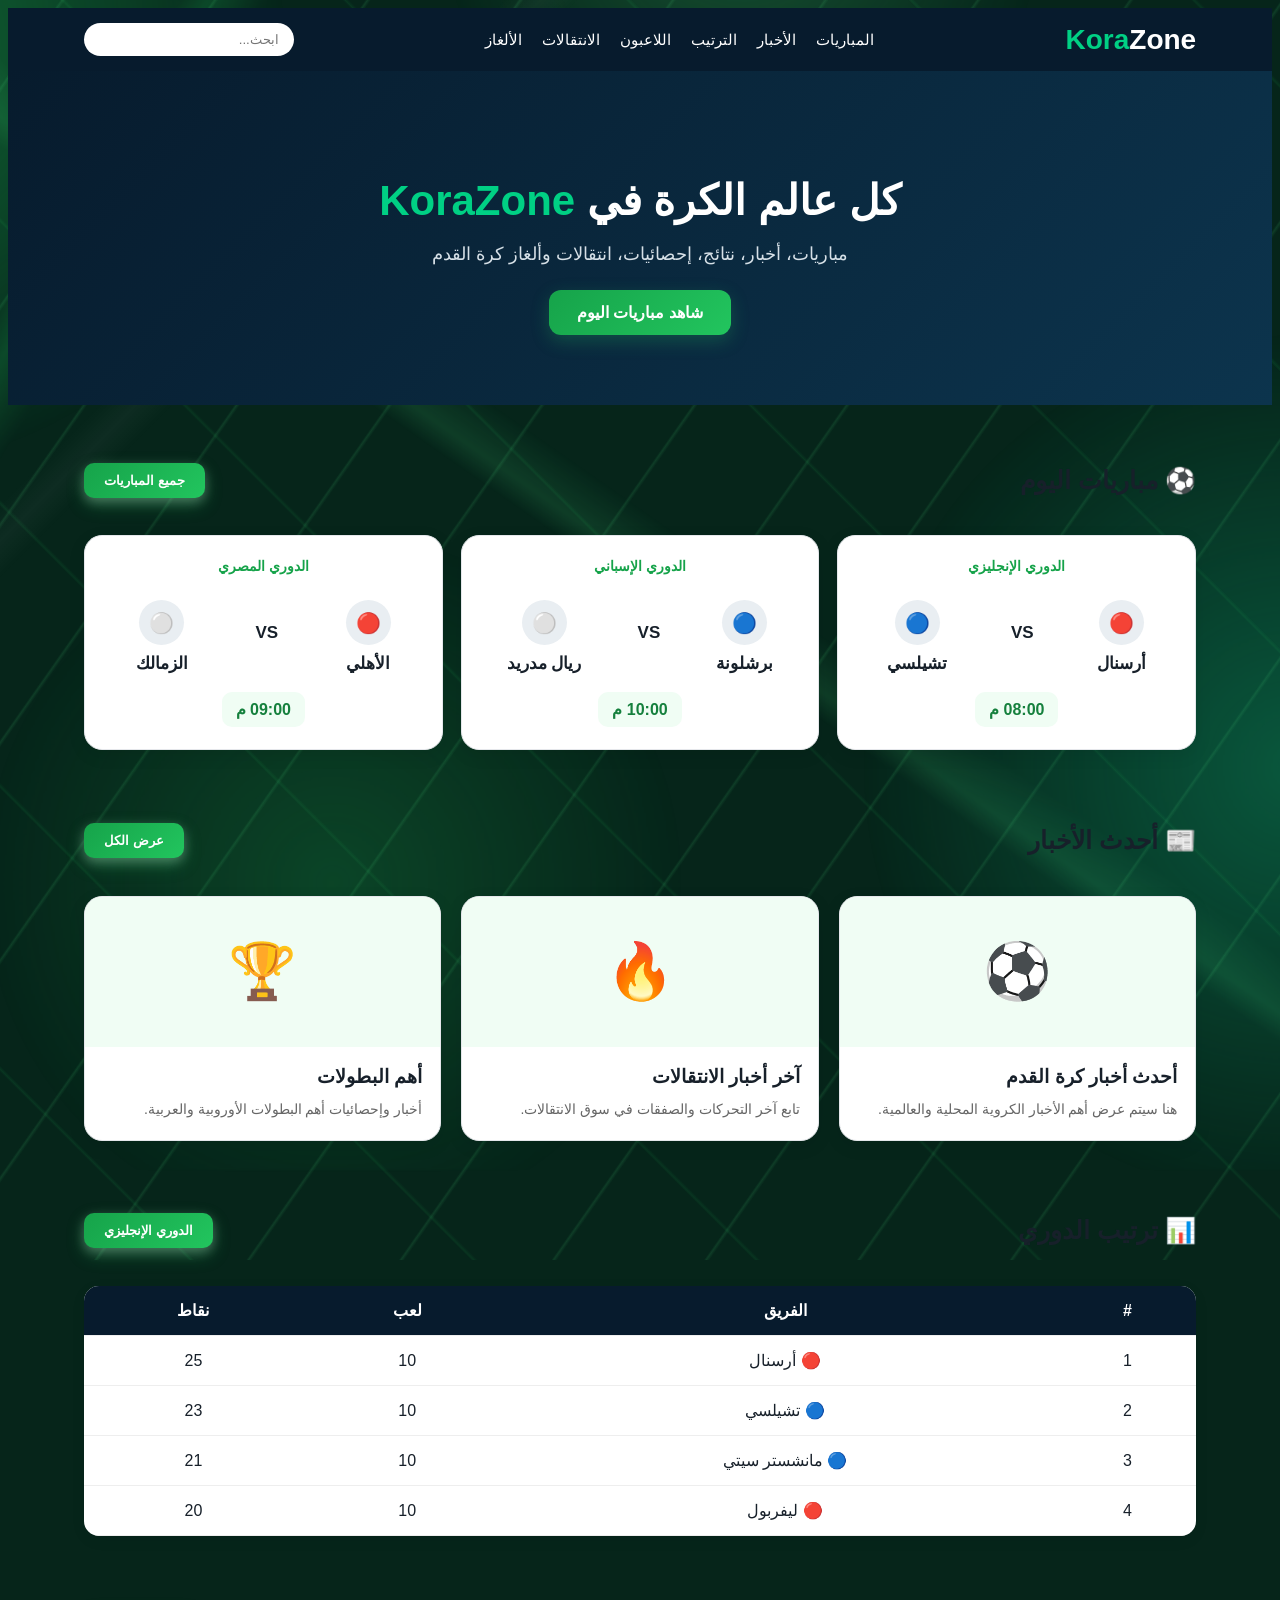
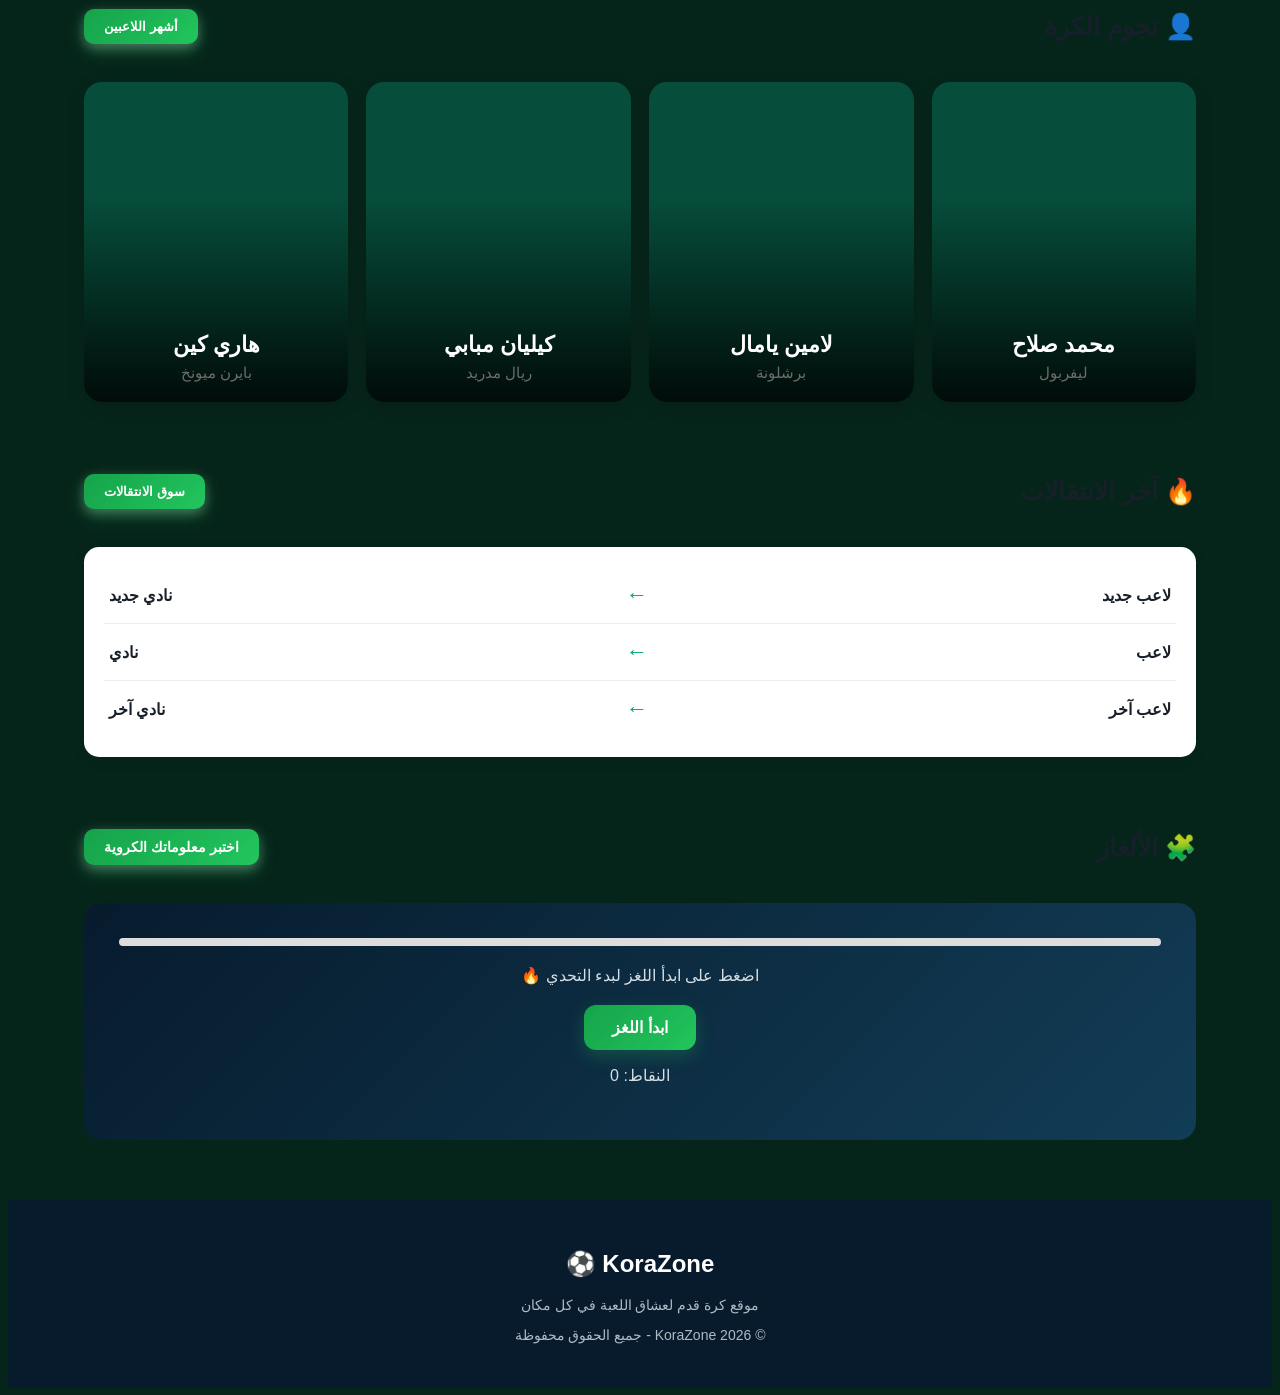
==== index.html @ a04a5f7d "Add files via upload" ====
<!DOCTYPE html>
<html lang="ar" dir="rtl">
<head>
   <link rel="stylesheet" href="style.css"> 
    <meta charset="UTF-8">
    <meta name="viewport" content="width=device-width, initial-scale=1.0">

    <title>KoraZone | عالم كرة القدم</title>

    
</head>

<body>

<header>

    <div class="logo">
        Kora<span>Zone</span>
    </div>

    <nav>
        <a href="#matches">المباريات</a>
        <a href="#news">الأخبار</a>
        <a href="#standings">الترتيب</a>
        <a href="#players">اللاعبون</a>
        <a href="#transfers">الانتقالات</a>
        <a href="#quiz">الألغاز</a>
    </nav>

    <input
        class="search"
        type="text"
        placeholder="ابحث..."
        id="searchInput"
    >

</header>


<section class="hero">

    <h1>كل عالم الكرة في <span>KoraZone</span></h1>

    <p>
        مباريات، أخبار، نتائج، إحصائيات، انتقالات وألغاز كرة القدم
    </p>

    <button onclick="scrollToMatches()">
        شاهد مباريات اليوم
    </button>

</section>


<main class="container">

    <!-- Matches -->

<section id="matches">

        <div class="section-title">
            <h2>⚽ مباريات اليوم</h2>
           <button class="section-button">جميع المباريات</button>
        </div>

        <div class="matches">

            <div class="match-card">

                <div class="league">الدوري الإنجليزي</div>

                <div class="teams">

                    <div class="team">
                        <div class="team-icon">🔴</div>
                        أرسنال
                    </div>

                    <strong>VS</strong>

                    <div class="team">
                        <div class="team-icon">🔵</div>
                        تشيلسي
                    </div>

                </div>

                <div class="match-time">08:00 م</div>

            </div>


            <div class="match-card">

                <div class="league">الدوري الإسباني</div>

                <div class="teams">

                    <div class="team">
                        <div class="team-icon">🔵</div>
                        برشلونة
                    </div>

                    <strong>VS</strong>

                    <div class="team">
                        <div class="team-icon">⚪</div>
                        ريال مدريد
                    </div>

                </div>

                <div class="match-time">10:00 م</div>

            </div>


            <div class="match-card">

                <div class="league">الدوري المصري</div>

                <div class="teams">

                    <div class="team">
                        <div class="team-icon">🔴</div>
                        الأهلي
                    </div>

                    <strong>VS</strong>

                    <div class="team">
                        <div class="team-icon">⚪</div>
                        الزمالك
                    </div>

                </div>

                <div class="match-time">09:00 م</div>

            </div>

        </div>

    </section>


    <!-- News -->

    <section id="news" style="margin-top:55px;">

        <div class="section-title">
            <h2>📰 أحدث الأخبار</h2>
           <button class="section-button">عرض الكل</button>
        </div>

        <div class="news">

            <article class="news-card">

                <div class="news-image">⚽</div>

                <div class="news-content">

                    <h3>أحدث أخبار كرة القدم</h3>

                    <p>
                        هنا سيتم عرض أهم الأخبار الكروية المحلية والعالمية.
                    </p>

                </div>

            </article>


            <article class="news-card">

                <div class="news-image">🔥</div>

                <div class="news-content">

                    <h3>آخر أخبار الانتقالات</h3>

                    <p>
                        تابع آخر التحركات والصفقات في سوق الانتقالات.
                    </p>

                </div>

            </article>


            <article class="news-card">

                <div class="news-image">🏆</div>

                <div class="news-content">

                    <h3>أهم البطولات</h3>

                    <p>
                        أخبار وإحصائيات أهم البطولات الأوروبية والعربية.
                    </p>

                </div>

            </article>

        </div>

    </section>


    <!-- Standings -->

    <section id="standings" style="margin-top:55px;">

        <div class="section-title">
            <h2>📊 ترتيب الدوري</h2>
           <button class="section-button">الدوري الإنجليزي</button>
        </div>

        <div class="table-box">

            <table>

                <thead>

                    <tr>
                        <th>#</th>
                        <th>الفريق</th>
                        <th>لعب</th>
                        <th>نقاط</th>
                    </tr>

                </thead>

                <tbody>

                    <tr>
                        <td>1</td>
                        <td>🔴 أرسنال</td>
                        <td>10</td>
                        <td>25</td>
                    </tr>

                    <tr>
                        <td>2</td>
                        <td>🔵 تشيلسي</td>
                        <td>10</td>
                        <td>23</td>
                    </tr>

                    <tr>
                        <td>3</td>
                        <td>🔵 مانشستر سيتي</td>
                        <td>10</td>
                        <td>21</td>
                    </tr>

                    <tr>
                        <td>4</td>
                        <td>🔴 ليفربول</td>
                        <td>10</td>
                        <td>20</td>
                    </tr>

                </tbody>

            </table>

        </div>

    </section>


    <!-- Players -->

    <section id="players" style="margin-top:55px;">

        <div class="section-title">
            <h2>👤 نجوم الكرة</h2>
           <button class="section-button">أشهر اللاعبين</button>
        </div>

        <div class="players">

            <div class="player player-salah">
    <h3>محمد صلاح</h3>
    <p>ليفربول</p>
</div>

<div class="player player-yamal">
    <h3>لامين يامال</h3>
    <p>برشلونة</p>
</div>

<div class="player player-mbappe">
    <h3>كيليان مبابي</h3>
    <p>ريال مدريد</p>
</div>

<div class="player player-kane">
    <h3>هاري كين</h3>
    <p>بايرن ميونخ</p>
</div>

        </div>

    </section>


    <!-- Transfers -->

    <section id="transfers" style="margin-top:55px;">

        <div class="section-title">
            <h2>🔥 آخر الانتقالات</h2>
            <button class="section-button">سوق الانتقالات</button>
        </div>

        <div class="transfer-box">

            <div class="transfer">
                <strong>لاعب جديد</strong>
                <span class="arrow">←</span>
                <strong>نادي جديد</strong>
            </div>

            <div class="transfer">
                <strong>لاعب</strong>
                <span class="arrow">←</span>
                <strong>نادي</strong>
            </div>

            <div class="transfer">
                <strong>لاعب آخر</strong>
                <span class="arrow">←</span>
                <strong>نادي آخر</strong>
            </div>

        </div>

    </section>


    <!-- Quiz -->

    <section id="quiz" style="margin-top:55px;">

    <div class="section-title">

        <h2>🧩 الألغاز</h2>

        <a href="quiz.html" class="section-button quiz-page-link">
            اختبر معلوماتك الكروية
        </a>

    </div>


    <div class="quiz">

        <div class="quiz-progress">
            <div id="quizProgress"></div>
        </div>

        <p id="quizQuestion">
            اضغط على ابدأ اللغز لبدء التحدي 🔥
        </p>

        <div id="quizOptions"></div>

        <div class="quiz-actions">

            <button onclick="startQuiz()" id="quizStart">
                ابدأ اللغز
            </button>

        </div>

        <p id="quizScore">
            النقاط: 0
        </p>

    </div>

</section>

</main>


<footer>

    <h2>KoraZone ⚽</h2>

    <p>
        موقع كرة قدم لعشاق اللعبة في كل مكان
    </p>

    <p>
        © 2026 KoraZone - جميع الحقوق محفوظة
    </p>

</footer>



<script src="script.js"></script>
</body>
</html>
---- style.css ----
<style>
        * {
            margin: 0;
            padding: 0;
            box-sizing: border-box;
        }

        body {
            font-family: Arial, Tahoma, sans-serif;
            background: #f4f6f8;
            color: #17202a;
        }

        /* ===== Header ===== */

        header {
            background: #071b2d;
            color: white;
            padding: 15px 6%;
            display: flex;
            align-items: center;
            justify-content: space-between;
            gap: 20px;
            position: sticky;
            top: 0;
            z-index: 1000;
        }

        .logo {
            font-size: 28px;
            font-weight: bold;
            color: #00d084;
            white-space: nowrap;
        }

        .logo span {
            color: white;
        }

        nav {
            display: flex;
            gap: 20px;
            flex-wrap: wrap;
        }

        nav a {
            color: white;
            text-decoration: none;
            font-size: 15px;
            transition: 0.3s;
        }

        nav a:hover {
            color: #00d084;
        }

        .search {
            background: white;
            border: none;
            border-radius: 20px;
            padding: 9px 15px;
            width: 180px;
            outline: none;
        }

        /* ===== Hero ===== */

        .hero {
            background: linear-gradient(135deg, #071b2d, #0c344d);
            color: white;
            padding: 70px 6%;
            text-align: center;
        }

        .hero h1 {
            font-size: 42px;
            margin-bottom: 15px;
        }

        .hero h1 span {
            color: #00d084;
        }

        .hero p {
            color: #d6e0e7;
            font-size: 18px;
            margin-bottom: 25px;
        }

        .hero button {
            background: #00d084;
            border: none;
            padding: 13px 28px;
            border-radius: 25px;
            font-size: 16px;
            font-weight: bold;
            cursor: pointer;
        }

        /* ===== General ===== */

        .container {
            width: 88%;
            max-width: 1200px;
            margin: 40px auto;
        }

        .section-title {
            display: flex;
            justify-content: space-between;
            align-items: center;
            margin-bottom: 20px;
        }

        .section-title h2 {
            font-size: 25px;
        }

        .section-title span {
            color: #00a86b;
            font-size: 14px;
        }

        /* ===== Matches ===== */

        .matches {
            display: grid;
            grid-template-columns: repeat(3, 1fr);
            gap: 18px;
        }

        .match-card {
            background: white;
            border-radius: 15px;
            padding: 22px;
            text-align: center;
            box-shadow: 0 4px 15px rgba(0,0,0,0.06);
        }

        .league {
            color: #777;
            font-size: 13px;
            margin-bottom: 15px;
        }

        .teams {
            display: flex;
            justify-content: space-around;
            align-items: center;
            gap: 10px;
        }

        .team {
            font-weight: bold;
        }

        .team-icon {
            width: 45px;
            height: 45px;
            border-radius: 50%;
            background: #e9eef2;
            display: flex;
            align-items: center;
            justify-content: center;
            margin: 8px auto;
            font-size: 20px;
        }

        .match-time {
            color: #00a86b;
            font-weight: bold;
            margin-top: 15px;
        }

        /* ===== News ===== */

        .news {
            display: grid;
            grid-template-columns: repeat(3, 1fr);
            gap: 20px;
        }

        .news-card {
            background: white;
            border-radius: 15px;
            overflow: hidden;
            box-shadow: 0 4px 15px rgba(0,0,0,0.06);
        }

        .news-image {
            height: 160px;
            background: linear-gradient(135deg, #12344d, #00a86b);
            display: flex;
            align-items: center;
            justify-content: center;
            color: white;
            font-size: 45px;
        }

        .news-content {
            padding: 18px;
        }

        .news-content h3 {
            margin-bottom: 10px;
            font-size: 18px;
        }

        .news-content p {
            color: #777;
            line-height: 1.7;
            font-size: 14px;
        }

        /* ===== Standings ===== */

        .table-box {
            background: white;
            border-radius: 15px;
            overflow-x: auto;
            box-shadow: 0 4px 15px rgba(0,0,0,0.06);
        }

        table {
            width: 100%;
            border-collapse: collapse;
            min-width: 500px;
        }

        th,
        td {
            padding: 15px;
            text-align: center;
            border-bottom: 1px solid #eee;
        }

        th {
            background: #071b2d;
            color: white;
        }

        /* ===== Players ===== */

        .players {
            display: grid;
            grid-template-columns: repeat(4, 1fr);
            gap: 18px;
        }

        .player {
            background: white;
            padding: 20px;
            border-radius: 15px;
            text-align: center;
            box-shadow: 0 4px 15px rgba(0,0,0,0.06);
        }

        .player-image {
            width: 80px;
            height: 80px;
            border-radius: 50%;
            background: #dfe7ec;
            margin: 0 auto 12px;
            display: flex;
            align-items: center;
            justify-content: center;
            font-size: 30px;
        }

        .player h3 {
            margin-bottom: 5px;
        }

        .player p {
            color: #777;
            font-size: 14px;
        }

        /* ===== Transfer ===== */

        .transfer-box {
            background: white;
            border-radius: 15px;
            padding: 20px;
            box-shadow: 0 4px 15px rgba(0,0,0,0.06);
        }

        .transfer {
            display: flex;
            justify-content: space-between;
            align-items: center;
            padding: 15px 5px;
            border-bottom: 1px solid #eee;
        }

        .transfer:last-child {
            border-bottom: none;
        }

        .arrow {
            color: #00a86b;
            font-size: 22px;
        }

        /* ===== Quiz ===== */

        .quiz {
            background: linear-gradient(135deg, #071b2d, #123d56);
            color: white;
            border-radius: 18px;
            padding: 35px;
            text-align: center;
        }

        .quiz h2 {
            margin-bottom: 12px;
        }

        .quiz p {
            color: #d4dde3;
            margin-bottom: 20px;
        }

        .quiz button {
            background: #00d084;
            border: none;
            padding: 12px 25px;
            border-radius: 20px;
            cursor: pointer;
            font-weight: bold;
        }

        /* ===== Footer ===== */

        footer {
            background: #071b2d;
            color: white;
            text-align: center;
            padding: 30px;
            margin-top: 60px;
        }

        footer p {
            color: #aebbc4;
            margin-top: 8px;
            font-size: 14px;
        }

        /* ===== Responsive ===== */

        @media (max-width: 900px) {

            header {
                flex-wrap: wrap;
                justify-content: center;
            }

            .matches,
            .news {
                grid-template-columns: repeat(2, 1fr);
            }

            .players {
                grid-template-columns: repeat(2, 1fr);
            }
        }

        @media (max-width: 600px) {

            .hero h1 {
                font-size: 30px;
            }

            .hero p {
                font-size: 15px;
            }

            nav {
                justify-content: center;
                gap: 12px;
            }

            .search {
                width: 100%;
            }

            .matches,
            .news,
            .players {
                grid-template-columns: 1fr;
            }

            .container {
                width: 92%;
            }
        }
    .quiz-progress {
    width: 100%;
    height: 8px;
    background: #ddd;
    border-radius: 10px;
    overflow: hidden;
    margin-bottom: 20px;
}

#quizProgress {
    width: 0%;
    height: 100%;
    background: #22c55e;
    transition: width 0.4s ease;
}
}
/* أزرار KoraZone */
button {
    border: none;
    cursor: pointer;
    font-family: inherit;
    transition: 0.3s ease;
}

button:hover {
    transform: translateY(-2px);
    box-shadow: 0 8px 20px rgba(0, 0, 0, 0.15);
}

button:active {
    transform: scale(0.97);
}
/* أزرار KoraZone الاحترافية */

.hero button,
#quizStart {
    background: linear-gradient(135deg, #16a34a, #22c55e);
    color: white;
    border: none;
    padding: 13px 28px;
    border-radius: 12px;
    font-size: 16px;
    font-weight: bold;
    font-family: inherit;
    cursor: pointer;
    box-shadow: 0 6px 18px rgba(34, 197, 94, 0.25);
    transition: all 0.3s ease;
}

.hero button:hover,
#quizStart:hover {
    transform: translateY(-3px);
    box-shadow: 0 10px 25px rgba(34, 197, 94, 0.35);
}

.hero button:active,
#quizStart:active {
    transform: scale(0.96);
}
/* كروت المباريات الاحترافية */

.match-card {
    background: white;
    border-radius: 18px;
    padding: 22px;
    border: 1px solid #e5e7eb;
    box-shadow: 0 5px 18px rgba(0, 0, 0, 0.08);
    transition: all 0.3s ease;
}

.match-card:hover {
    transform: translateY(-6px);
    box-shadow: 0 12px 28px rgba(0, 0, 0, 0.14);
}

.match-card .league {
    font-size: 14px;
    font-weight: bold;
    color: #16a34a;
    margin-bottom: 18px;
}

.match-card .teams {
    font-size: 17px;
    font-weight: bold;
}

.match-card .match-time {
    margin-top: 18px;
    background: #f0fdf4;
    color: #15803d;
    padding: 8px 14px;
    border-radius: 10px;
    font-weight: bold;
    display: inline-block;
}
/* كروت الأخبار الاحترافية */

.news-card {
    background: white;
    border-radius: 18px;
    overflow: hidden;
    border: 1px solid #e5e7eb;
    box-shadow: 0 5px 18px rgba(0, 0, 0, 0.08);
    transition: all 0.3s ease;
}

.news-card:hover {
    transform: translateY(-6px);
    box-shadow: 0 12px 28px rgba(0, 0, 0, 0.14);
}

.news-image {
    height: 150px;
    display: flex;
    align-items: center;
    justify-content: center;
    font-size: 55px;
    background: #f0fdf4;
}

.news-content {
    padding: 18px;
}

.news-content h3 {
    margin: 0 0 10px;
    font-size: 19px;
}

.news-content p {
    margin: 0;
    color: #666;
    line-height: 1.7;
}
/* كروت اللاعبين */

.player {
    height: 320px;
    border-radius: 18px;
    overflow: hidden;
    position: relative;
    display: flex;
    flex-direction: column;
    justify-content: flex-end;
    padding: 20px;
    box-sizing: border-box;

    background-color: #064e3b;
    background-size: contain;
    background-position: center top;
    background-repeat: no-repeat;

    color: white;
    box-shadow: 0 5px 18px rgba(0, 0, 0, 0.15);
    transition: all 0.3s ease;
}

.player:hover {
    transform: translateY(-7px);
    box-shadow: 0 14px 30px rgba(0, 0, 0, 0.2);
}

.player::after {
    content: "";
    position: absolute;
    inset: 0;
    background: linear-gradient(
        transparent 35%,
        rgba(0, 0, 0, 0.85)
    );
}

.player h3,
.player p {
    position: relative;
    z-index: 1;
    margin: 0;
}

.player h3 {
    font-size: 22px;
    margin-bottom: 6px;
}

.player p {
    font-size: 15px;
    opacity: 0.9;
}

.player-salah {
    background-image: url("images/salah.jpg");
}

.player-yamal {
    background-image: url("images/yamal.jpg");
}

.player-mbappe {
    background-image: url("images/mbappe.jpg");
}

.player-kane {
    background-image: url("images/kane.jpg");
}
/* =========================================
   KoraZone - Bright Dynamic Background
   ========================================= */

body {
    position: relative;
    background: #06251a;
    overflow-x: hidden;
}

/* الإضاءة الرئيسية */
body::before {
    content: "";
    position: fixed;
    width: 160%;
    height: 160%;
    left: -30%;
    top: -30%;
    z-index: 0;
    pointer-events: none;

    background:
        radial-gradient(
            circle at 12% 22%,
            rgba(34, 197, 94, 0.42),
            transparent 20%
        ),

        radial-gradient(
            circle at 82% 72%,
            rgba(16, 185, 129, 0.34),
            transparent 22%
        ),

        radial-gradient(
            circle at 55% 12%,
            rgba(74, 222, 128, 0.25),
            transparent 18%
        ),

        radial-gradient(
            circle at 35% 80%,
            rgba(34, 197, 94, 0.20),
            transparent 20%
        ),

        linear-gradient(
            120deg,
            transparent 25%,
            rgba(34, 197, 94, 0.16) 26%,
            transparent 28%
        ),

        linear-gradient(
            35deg,
            transparent 45%,
            rgba(74, 222, 128, 0.13) 46%,
            transparent 48%
        );

    filter: blur(1px);

    animation: koraEnergy 7s ease-in-out infinite alternate;
}


/* الخطوط المتحركة */
body::after {
    content: "";
    position: fixed;
    width: 180%;
    height: 180%;
    left: -40%;
    top: -40%;
    z-index: 0;
    pointer-events: none;

    background:

        repeating-linear-gradient(
            125deg,
            transparent 0px,
            transparent 50px,
            rgba(74, 222, 128, 0.13) 52px,
            transparent 55px,
            transparent 125px
        ),

        repeating-linear-gradient(
            45deg,
            transparent 0px,
            transparent 95px,
            rgba(34, 197, 94, 0.10) 97px,
            transparent 100px,
            transparent 200px
        ),

        linear-gradient(
            135deg,
            transparent 35%,
            rgba(255, 255, 255, 0.035) 36%,
            transparent 37%
        );

    animation: koraLines 9s linear infinite;
}


/* محتوى الموقع فوق الخلفية */
body > * {
    position: relative;
    z-index: 1;
}


/* حركة الإضاءة */
@keyframes koraEnergy {

    0% {
        transform:
            translate(-10%, -6%)
            rotate(0deg)
            scale(1);
    }

    25% {
        transform:
            translate(6%, -9%)
            rotate(2deg)
            scale(1.05);
    }

    50% {
        transform:
            translate(12%, 6%)
            rotate(-2deg)
            scale(1.10);
    }

    75% {
        transform:
            translate(-6%, 12%)
            rotate(2deg)
            scale(1.06);
    }

    100% {
        transform:
            translate(-12%, -6%)
            rotate(-2deg)
            scale(1);
    }
}


/* حركة الخطوط */
@keyframes koraLines {

    0% {
        transform:
            translate(-10%, -10%)
            rotate(0deg);
    }

    25% {
        transform:
            translate(6%, -3%)
            rotate(2deg);
    }

    50% {
        transform:
            translate(12%, 10%)
            rotate(4deg);
    }

    75% {
        transform:
            translate(-4%, 12%)
            rotate(2deg);
    }

    100% {
        transform:
            translate(-10%, -10%)
            rotate(0deg);
    }
}


/* زيادة الحركة عند التفاعل */
body:hover::before {
    animation-duration: 5s;
}

body:hover::after {
    animation-duration: 6s;
}


/* تقليل الحركة عند الحاجة */
@media (prefers-reduced-motion: reduce) {

    body::before,
    body::after {
        animation: none;
    }

}
/* تثبيت شريط التنقل أثناء التمرير */

header {
    position: sticky;
    top: 0;
    z-index: 1000;
}
/* أزرار عناوين الأقسام */

./* أزرار عناوين الأقسام */

.section-button {
    background-color: #22c55e !important;
    background-image: linear-gradient(135deg, #16a34a, #22c55e) !important;

    color: #ffffff !important;

    border: none !important;
    outline: none !important;

    padding: 10px 20px;
    border-radius: 10px;

    font-size: 14px;
    font-weight: bold;
    font-family: inherit;

    cursor: pointer;

    box-shadow:
        0 4px 12px rgba(255, 255, 255, 0.25),
        0 7px 18px rgba(34, 197, 94, 0.3);

    transition: transform 0.3s ease, box-shadow 0.3s ease;
}

.section-button:hover {
    background-color: #22c55e !important;
    background-image: linear-gradient(135deg, #15803d, #22c55e) !important;

    transform: translateY(-3px);

    box-shadow:
        0 6px 16px rgba(255, 255, 255, 0.35),
        0 11px 25px rgba(34, 197, 94, 0.4);
}

.section-button:active {
    transform: translateY(0);
}
.section-title .section-button {
    background: #22c55e !important;
    background-image: linear-gradient(135deg, #16a34a, #22c55e) !important;
    color: #fff !important;
    border: none !important;

    padding: 10px 20px;
    border-radius: 10px;

    box-shadow:
        0 4px 12px rgba(255, 255, 255, 0.25),
        0 7px 18px rgba(34, 197, 94, 0.30);

    cursor: pointer;
    font-family: inherit;
    font-weight: bold;
    transition: 0.3s ease;
}

.section-title .section-button:hover {
    background: #22c55e !important;
    background-image: linear-gradient(135deg, #15803d, #22c55e) !important;
    color: #fff !important;
}
/* زر اختبر معلوماتك الكروية */

.section-title .quiz-page-link {
    background: #22c55e !important;
    background-image: linear-gradient(135deg, #16a34a, #22c55e) !important;
    color: #fff !important;

    text-decoration: none;

    border: none !important;
    outline: none !important;

    padding: 10px 20px;
    border-radius: 10px;

    font-size: 14px;
    font-weight: bold;
    font-family: inherit;

    cursor: pointer;

    box-shadow:
        0 4px 12px rgba(255, 255, 255, 0.25),
        0 7px 18px rgba(34, 197, 94, 0.30);

    transition: 0.3s ease;
}

.section-title .quiz-page-link:hover {
    transform: translateY(-3px);

    background-image: linear-gradient(
        135deg,
        #15803d,
        #22c55e
    ) !important;

    box-shadow:
        0 6px 16px rgba(255, 255, 255, 0.35),
        0 11px 25px rgba(34, 197, 94, 0.40);
}


/* مكان أزرار نهاية التحدي */

.quiz-actions {
    display: flex;
    justify-content: center;
    align-items: center;
    gap: 10px;
    flex-wrap: wrap;
}


/* زر تحدي جديد */

.quiz-new-button {
    display: inline-block;

    background: linear-gradient(
        135deg,
        #16a34a,
        #22c55e
    );

    color: white !important;

    text-decoration: none;

    border: none;

    padding: 13px 22px;

    border-radius: 12px;

    font-size: 15px;
    font-weight: bold;
    font-family: inherit;

    cursor: pointer;

    box-shadow:
        0 4px 12px rgba(255, 255, 255, 0.25),
        0 7px 18px rgba(34, 197, 94, 0.30);

    transition: 0.3s ease;
}

.quiz-new-button:hover {
    transform: translateY(-3px);

    background: linear-gradient(
        135deg,
        #15803d,
        #22c55e
    );

    box-shadow:
        0 6px 16px rgba(255, 255, 255, 0.35),
        0 11px 25px rgba(34, 197, 94, 0.40);
}
<div class="quiz-grid">

    <div class="quiz-card">
        <div class="quiz-card-number">01</div>
        <div class="quiz-card-title">لغز كرة القدم</div>
        <a href="#" class="quiz-start-button">ابدأ اللغز</a>
    </div>

    <div class="quiz-card">
        <div class="quiz-card-number">02</div>
        <div class="quiz-card-title">لغز كرة القدم</div>
        <a href="#" class="quiz-start-button">ابدأ اللغز</a>
    </div>

    <div class="quiz-card">
        <div class="quiz-card-number">03</div>
        <div class="quiz-card-title">لغز كرة القدم</div>
        <a href="#" class="quiz-start-button">ابدأ اللغز</a>
    </div>

    <div class="quiz-card">
        <div class="quiz-card-number">04</div>
        <div class="quiz-card-title">لغز كرة القدم</div>
        <a href="#" class="quiz-start-button">ابدأ اللغز</a>
    </div>

    <div class="quiz-card">
        <div class="quiz-card-number">05</div>
        <div class="quiz-card-title">لغز كرة القدم</div>
        <a href="#" class="quiz-start-button">ابدأ اللغز</a>
    </div>

    <div class="quiz-card">
        <div class="quiz-card-number">06</div>
        <div class="quiz-card-title">لغز كرة القدم</div>
        <a href="#" class="quiz-start-button">ابدأ اللغز</a>
    </div>

    <div class="quiz-card">
        <div class="quiz-card-number">07</div>
        <div class="quiz-card-title">لغز كرة القدم</div>
        <a href="#" class="quiz-start-button">ابدأ اللغز</a>
    </div>

    <div class="quiz-card">
        <div class="quiz-card-number">08</div>
        <div class="quiz-card-title">لغز كرة القدم</div>
        <a href="#" class="quiz-start-button">ابدأ اللغز</a>
    </div>

    <div class="quiz-card">
        <div class="quiz-card-number">09</div>
        <div class="quiz-card-title">لغز كرة القدم</div>
        <a href="#" class="quiz-start-button">ابدأ اللغز</a>
    </div>

    <div class="quiz-card">
        <div class="quiz-card-number">10</div>
        <div class="quiz-card-title">لغز كرة القدم</div>
        <a href="#" class="quiz-start-button">ابدأ اللغز</a>
    </div>

    <div class="quiz-card">
        <div class="quiz-card-number">11</div>
        <div class="quiz-card-title">لغز كرة القدم</div>
        <a href="#" class="quiz-start-button">ابدأ اللغز</a>
    </div>

    <div class="quiz-card">
        <div class="quiz-card-number">12</div>
        <div class="quiz-card-title">لغز كرة القدم</div>
        <a href="#" class="quiz-start-button">ابدأ اللغز</a>
    </div>

</div>
/* ===== صفحة الألغاز ===== */

.quiz-page {
    width: 90%;
    max-width: 1200px;
    margin: 50px auto;
}

.quiz-grid {
    display: grid !important;
    grid-template-columns: repeat(3, 1fr) !important;
    gap: 25px !important;
    margin-top: 30px;
}

.quiz-card {
    height: 260px !important;
    background: linear-gradient(145deg, #071b2d, #123d56) !important;
    border: 1px solid rgba(255, 255, 255, 0.12);
    border-radius: 18px;
    padding: 25px;
    box-sizing: border-box;
    display: flex !important;
    flex-direction: column !important;
    align-items: center;
    position: relative;
    overflow: hidden;
}

.quiz-card-number {
    font-size: 42px;
    font-weight: bold;
    color: #22c55e;
    margin-top: 5px;
}

.quiz-card-title {
    font-size: 22px;
    font-weight: bold;
    color: white;
    margin-top: 20px;
}

.quiz-start-button {
    position: absolute;
    bottom: 20px;
    left: 50%;
    transform: translateX(-50%);
    
    width: 150px;
    padding: 12px 0;
    
    background: #22c55e;
    color: white;
    text-decoration: none;
    text-align: center;
    
    border-radius: 10px;
    font-weight: bold;
    transition: 0.3s;
}

.quiz-start-button:hover {
    transform: translateX(-50%) translateY(-3px);
    background: #16a34a;
}


/* التابلت */

@media (max-width: 900px) {

    .quiz-grid {
        grid-template-columns: repeat(2, 1fr) !important;
    }

}


/* الموبايل */

@media (max-width: 600px) {

    .quiz-grid {
        grid-template-columns: 1fr !important;
    }

    .quiz-card {
        height: 240px !important;
    }

}
/* ===== تنسيق صفحة Top 10 ===== */

.top10-page {
    width: 90%;
    max-width: 850px;
    margin: 50px auto;
}

.top10-list {
    width: 100%;
    margin: 30px auto 0;
}

.top10-search-area {
    width: 100%;
    display: flex;
    justify-content: center;
    align-items: center;
    gap: 15px;
    margin-top: 30px;
}

#playerSearch {
    width: 500px;
    height: 58px;
    box-sizing: border-box;
    padding: 0 20px;
    border-radius: 12px;
    border: 2px solid #22c55e;
    background: #071b2d;
    color: white;
    font-size: 20px;
    text-align: center;
    outline: none;
}

#playerSearch::placeholder {
    color: #aaa;
}

#giveUpButton {
    height: 58px;
    padding: 0 25px;
    border: none;
    border-radius: 12px;
    background: #123d56;
    color: white;
    font-size: 20px;
    font-weight: bold;
    cursor: pointer;
}

#giveUpButton:hover {
    background: #22c55e;
}

#searchResults {
    text-align: center;
    margin-top: 10px;
}

#wrongMessage {
    text-align: center;
    color: #ef4444;
    font-size: 18px;
    margin-top: 12px;
}
#quizTitle {
    color: white !important;
    text-align: center;
    text-shadow: none !important;
    box-shadow: none !important;
    margin-bottom: 30px;
}
.top10-page .section-title {
    display: flex !important;
    justify-content: center !important;
    text-align: center !important;
    width: 100% !important;
}

.top10-page #quizTitle {
    width: 100% !important;
    text-align: center !important;
    margin: 0 auto 30px !important;
}
.top10-page #quizTitle {
   transform: translateX(23px);
}
.top10-page .section-title {
    position: relative !important;
    left: 23px !important;
}

.top10-page #quizTitle {
    transform: none !important;
}
/* ===== مستطيلات Top 10 ===== */

.top10-list {
    width: 100%;
    display: flex;
    flex-direction: column;
    gap: 12px;
    margin: 30px auto;
}

.top10-player {
    width: 100%;
    height: 65px;
    background: #071b2d;
    border: 1px solid rgba(34, 197, 94, 0.25);
    border-radius: 12px;

    display: flex;
    align-items: center;

    box-sizing: border-box;
    padding: 0 20px;

    color: white;
}

.player-rank {
    width: 35px;
    font-size: 22px;
    font-weight: bold;
    color: white;
    text-align: center;
}

.player-flag {
    margin-right: 20px;
    font-size: 22px;
}

.player-name {
    font-size: 19px;
    font-weight: bold;
    color: white;
}
.top10-list {
    width: 70% !important;
    max-width: 500px !important;
    margin: 30px auto !important;
    gap: 8px !important;
}

.top10-player {
    width: 100% !important;
    height: 48px !important;
    padding: 0 12px !important;
    border-radius: 9px !important;
}

.player-rank {
    width: 25px !important;
    font-size: 17px !important;
}

.player-flag {
    margin-right: 12px !important;
    font-size: 18px !important;
}
.player-flag {
    width: 28px !important;
    height: auto !important;
    margin-right: 12px !important;
    object-fit: contain;
}
/* ===== شكل مستطيلات Top 10 ===== */

.top10-player {
    background: #182b3a !important;
    border: 1px solid rgba(255, 255, 255, 0.12) !important;
    height: 48px !important;

    display: flex !important;
    align-items: center !important;

    padding: 0 15px !important;
    box-sizing: border-box !important;
}

.player-rank {
    color: white !important;
    width: 30px !important;
    text-align: center !important;
}

.player-flag {
    width: 28px !important;
    height: auto !important;
    margin-right: 18px !important;
    object-fit: contain !important;
}

.player-name {
    display: none !important;
    color: white !important;
    font-size: 17px !important;
    font-weight: bold !important;
}
/* ===== تحسين البحث في Top 10 ===== */


#searchResults button {
    min-width: 280px !important;
    min-height: 48px !important;
    padding: 12px 25px !important;
    font-size: 18px !important;
    font-weight: bold !important;
}
.top10-search-area {
    position: sticky !important;
    bottom: 10px !important;
    z-index: 100 !important;

    width: 55% !important;
    max-width: 400px !important;

    margin: 12px auto 0 !important;

    display: flex !important;
    gap: 8px !important;

    background: #071b2d !important;
    padding: 8px !important;
    border-radius: 10px !important;
    box-sizing: border-box !important;
}
.top10-page {
    padding-bottom: 150px !important;
}
/* ===== تصغير صفحة Top 10 ===== */

.top10-page {
    padding-bottom: 20px !important;
}

.top10-list {
    width: 55% !important;
    max-width: 400px !important;
    gap: 5px !important;
    margin: 15px auto !important;
}

.top10-player {
    height: 38px !important;
    min-height: 38px !important;
    padding: 0 10px !important;
    border-radius: 7px !important;
}

.player-rank {
    width: 22px !important;
    font-size: 14px !important;
}

.player-flag {
    width: 22px !important;
    margin-right: 10px !important;
}

.player-name {
    font-size: 14px !important;
}

.top10-search-area {
    width: 55% !important;
    max-width: 400px !important;
    margin: 12px auto 0 !important;
    display: flex !important;
    gap: 8px !important;
}

#playerSearch {
    width: 100% !important;
    height: 42px !important;
    font-size: 16px !important;
}

#giveUpButton {
    height: 42px !important;
    padding: 0 15px !important;
    font-size: 15px !important;
}

/* نتائج البحث */

#searchResults {
    width: 55% !important;
    max-width: 400px !important;
    max-height: 230px !important;
    overflow-y: auto !important;
    margin: 8px auto 0 !important;
}

#searchResults button {
    width: 100% !important;
    min-height: 38px !important;
    padding: 7px 12px !important;
    margin: 4px 0 !important;
    font-size: 15px !important;
}
.top10-page {
    padding-bottom: 250px !important;
}
.top10-search-area {
    margin: 12px auto 0 !important;
}
/* ===== ضبط الموقع للموبايل ===== */

@media (max-width: 600px) {

    body {
        overflow-x: hidden;
    }

    header {
        width: 100%;
        box-sizing: border-box;
        padding: 15px 10px;
    }

    .logo {
        font-size: 26px;
    }

    nav {
        width: 100%;
        justify-content: center;
        flex-wrap: wrap;
        gap: 8px;
    }

    nav a {
        font-size: 13px;
        padding: 6px 8px;
    }

    main {
        width: 94% !important;
        max-width: none !important;
        margin-left: auto !important;
        margin-right: auto !important;
        box-sizing: border-box;
    }

    .section-title {
        width: 100% !important;
        text-align: center !important;
    }

    .section-title h1,
    .section-title h2 {
        font-size: 24px;
    }

    .matches,
    .news,
    .players {
        grid-template-columns: 1fr !important;
    }

    .quiz-grid {
        grid-template-columns: 1fr !important;
        gap: 15px !important;
    }

    .quiz-card {
        height: 220px !important;
    }

    .top10-page {
        width: 94% !important;
    }

    .top10-list {
        width: 100% !important;
        max-width: 100% !important;
    }

    .top10-search-area {
        width: 100% !important;
        max-width: 100% !important;
    }

    #playerSearch {
        min-width: 0;
        font-size: 15px !important;
    }

    #giveUpButton {
        padding: 0 12px !important;
        white-space: nowrap;
    }
}
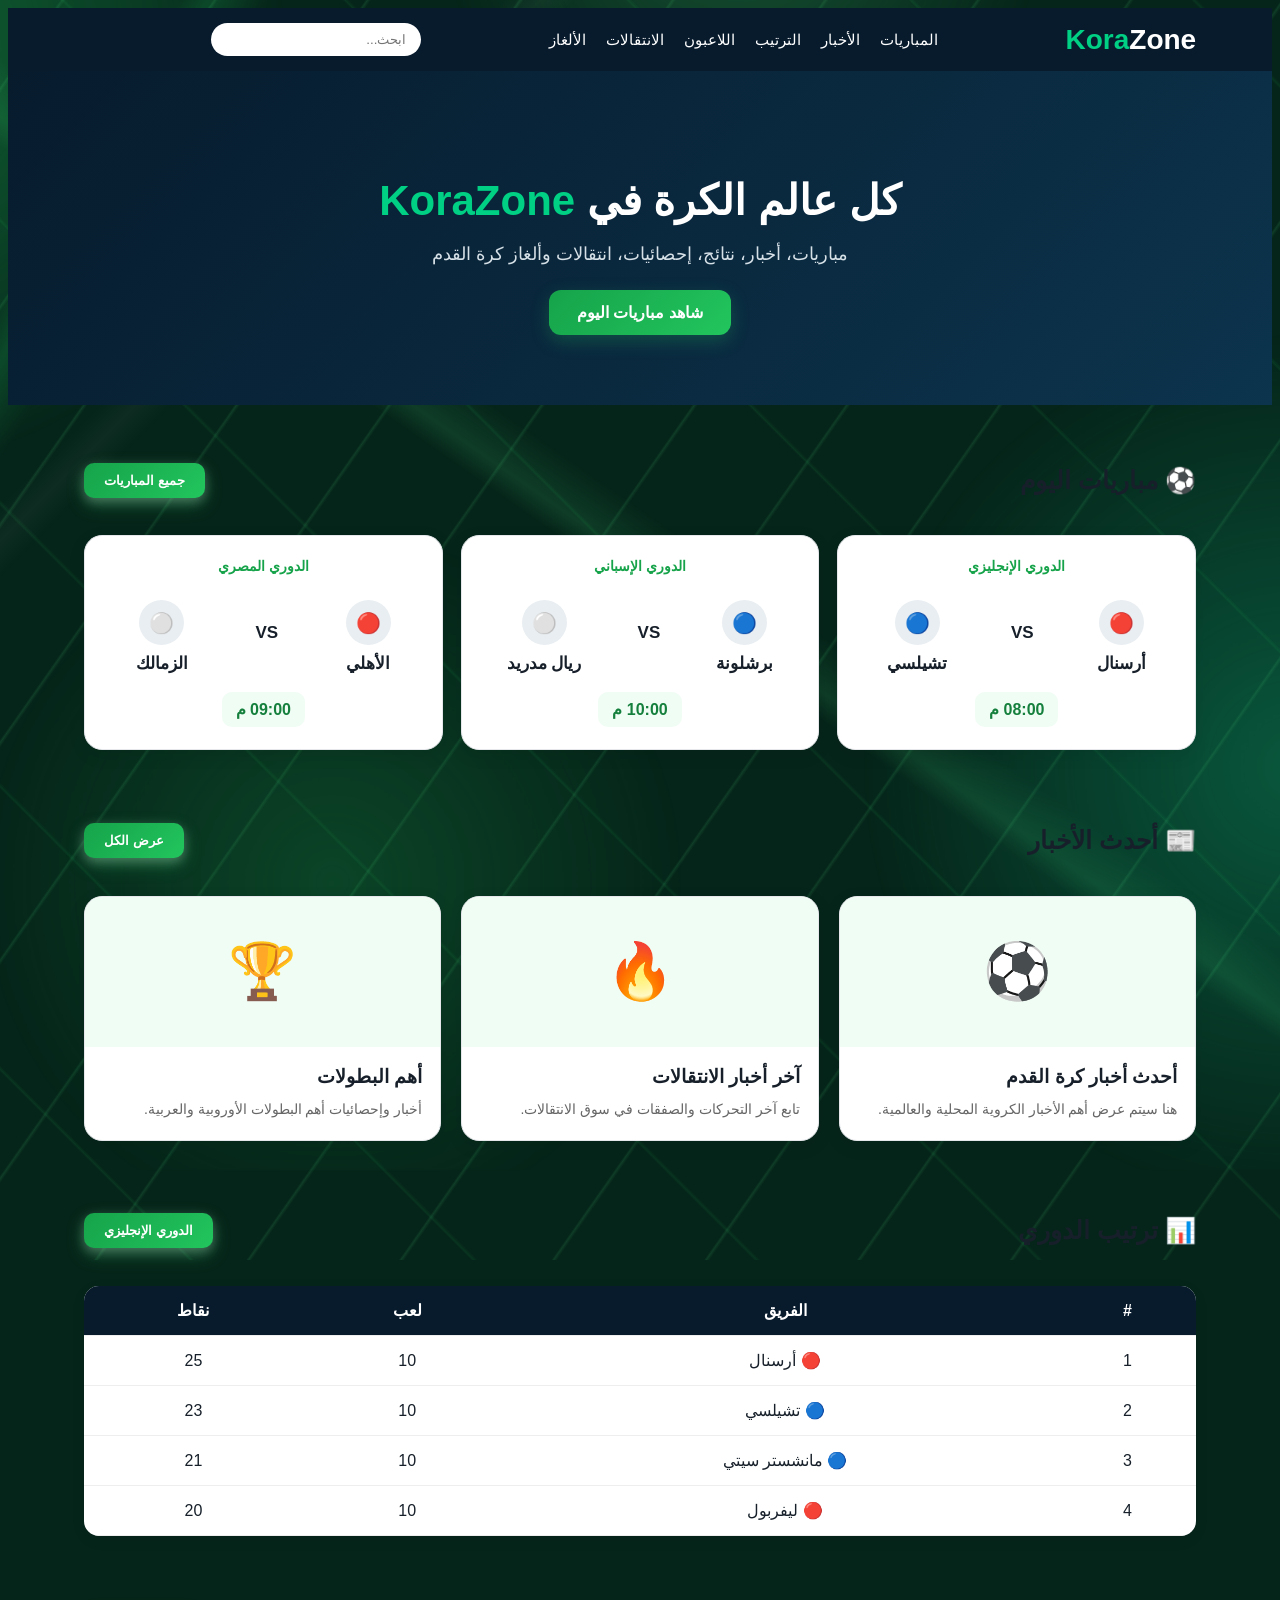
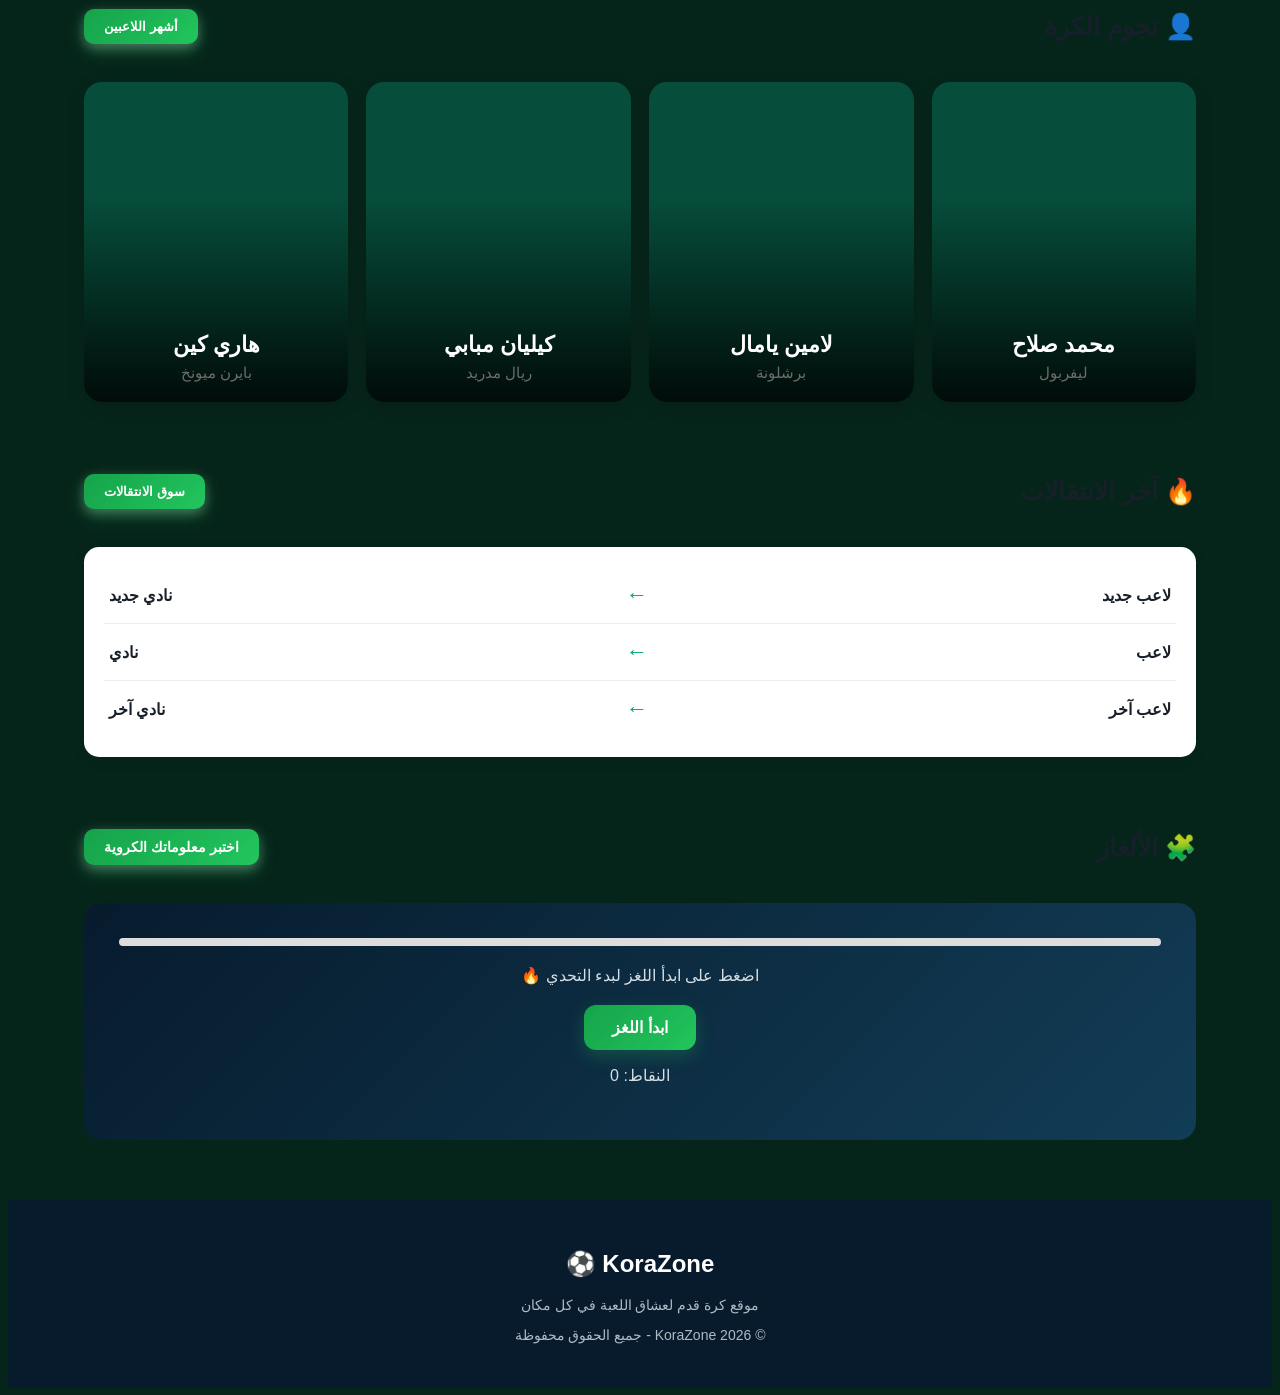
==== commit 81809bfe: "Add files via upload" ====
--- a/index.html
+++ b/index.html
@@ -34,6 +34,7 @@
         placeholder="ابحث..."
         id="searchInput"
     >
+    <div id="playerDatabaseResults"></div>
 
 </header>
 
@@ -405,7 +406,7 @@
 </footer>
 
 
-
+<script src="players.js"></script>
 <script src="script.js"></script>
 </body>
 </html>
